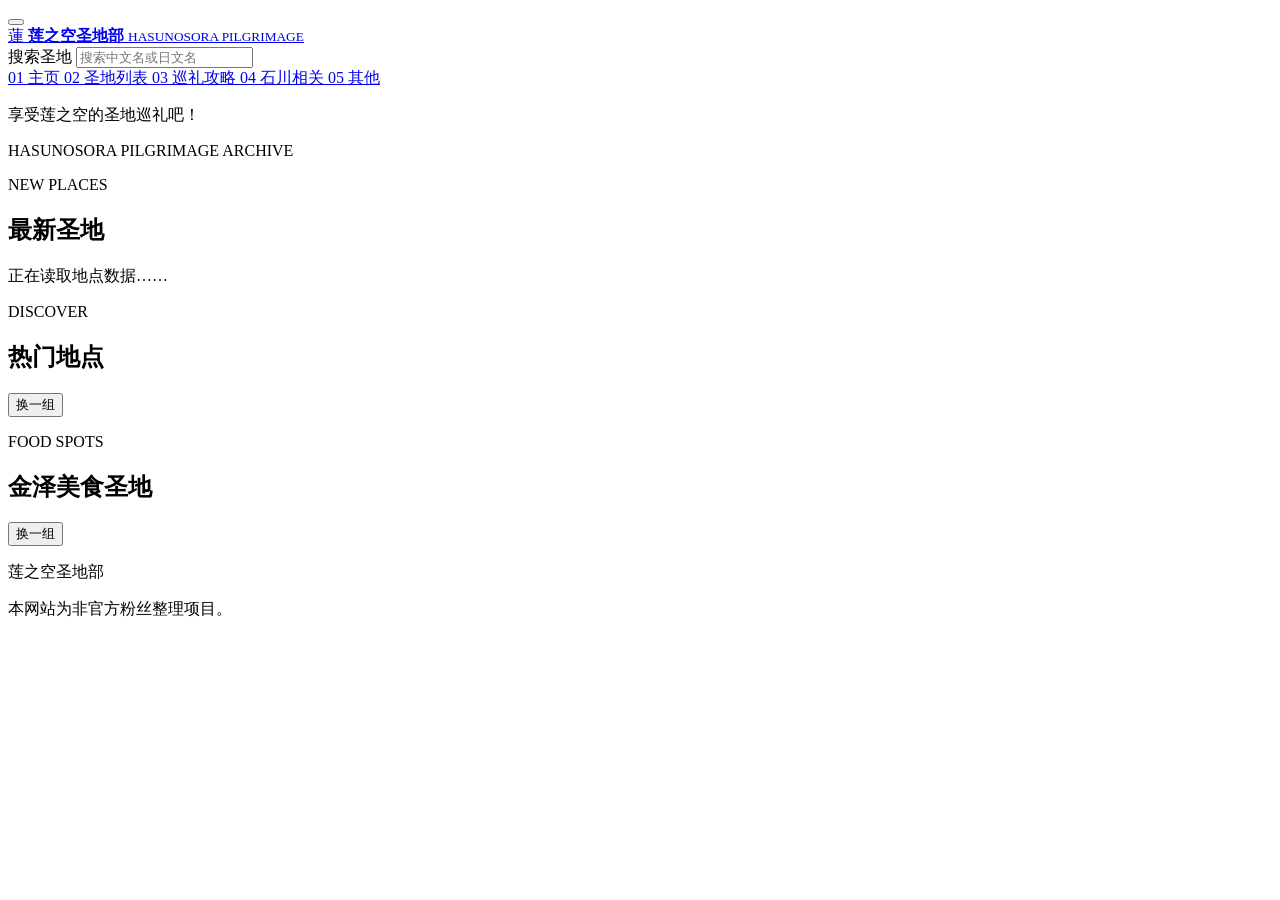
==== index.html @ 1fa826ae "Add files via upload" ====
<!DOCTYPE html>
<html lang="zh-CN">
<head>
  <meta charset="UTF-8">

  <meta
    name="viewport"
    content="width=device-width, initial-scale=1.0"
  >


  <title>莲之空圣地部</title>

  <link rel="stylesheet" href="./css/style.css">
  <script src="./js/main.js" defer></script>
</head>

<body>
  <!-- 手机端菜单按钮 -->
  <button
    class="mobile-menu-button"
    id="mobile-menu-button"
    type="button"
    aria-label="打开导航菜单"
    aria-controls="sidebar"
    aria-expanded="false"
  >
    <span></span>
    <span></span>
    <span></span>
  </button>

  <!-- 手机端侧边栏遮罩 -->
  <div
    class="sidebar-overlay"
    id="sidebar-overlay"
    hidden
  ></div>

  <!-- 左侧边栏 -->
  <aside class="sidebar" id="sidebar">
    <a class="site-brand" href="./index.html">
      <span class="brand-icon">蓮</span>

      <span class="brand-text">
        <strong>莲之空圣地部</strong>
        <small>HASUNOSORA PILGRIMAGE</small>
      </span>
    </a>
      <!-- 搜索框放在这里 -->
  <div class="site-search">
    <label class="visually-hidden" for="site-search-input">
      搜索圣地
    </label>

    <input
      id="site-search-input"
      type="search"
      placeholder="搜索中文名或日文名"
      autocomplete="off"
    >

    <div
      class="search-results"
      id="search-results"
      hidden
    ></div>
  </div>

    <nav class="sidebar-nav" aria-label="网站主要导航">
      <a class="active" href="./index.html">
        <span class="nav-number">01</span>
        <span>主页</span>
      </a>

      <a href="./places/index.html">
        <span class="nav-number">02</span>
        <span>圣地列表</span>
      </a>

      <a href="./tips/index.html">
        <span class="nav-number">03</span>
        <span>巡礼攻略</span>
      </a>

      <a href="./news/index.html">
        <span class="nav-number">04</span>
        <span>石川相关</span>
      </a>

      <a href="./other/index.html">
        <span class="nav-number">05</span>
        <span>其他</span>
      </a>
    </nav>

    <div class="sidebar-footer">
      <p>享受莲之空的圣地巡礼吧！</p>
    </div>
  </aside>

  <!-- 页面主体 -->
  <main class="main-content">
    <!-- 顶部介绍 -->
    <section class="hero">
      <div class="hero-decoration hero-decoration-one"></div>
      <div class="hero-decoration hero-decoration-two"></div>

      <div class="hero-content">
        <p class="hero-label">
         HASUNOSORA PILGRIMAGE ARCHIVE
        </p>

 

      </div>
    </section>

    <!-- 最新圣地 -->
    <section class="homepage-section">
      <div class="section-header">
        <div>
          <p class="section-label">NEW PLACES</p>
          <h2>最新圣地</h2>
        </div>


      </div>

      <div
        class="place-grid"
        id="latest-places"
        aria-live="polite"
      >
        <p class="status-message">正在读取地点数据……</p>
      </div>
    </section>

    <!-- 热门地点 -->
    <section class="homepage-section">
      <div class="section-header">
        <div>
          <p class="section-label">DISCOVER</p>
          <h2>热门地点</h2>
        </div>

        <button
          class="section-button"
          id="shuffle-popular"
          type="button"
        >
          换一组
        </button>
      </div>

      <div
        class="place-grid"
        id="popular-places"
        aria-live="polite"
      ></div>
    </section>

    <!-- 美食圣地 -->
    <section class="homepage-section">
      <div class="section-header">
        <div>
          <p class="section-label">FOOD SPOTS</p>
          <h2>金泽美食圣地</h2>
        </div>

        <button
          class="section-button"
          id="shuffle-food"
          type="button"
        >
          换一组
        </button>
      </div>

      <div
        class="place-grid"
        id="food-places"
        aria-live="polite"
      ></div>
    </section>

    <footer class="site-footer">
      <p>莲之空圣地部</p>
      <p>本网站为非官方粉丝整理项目。</p>
    </footer>
  </main>
</body>
</html>
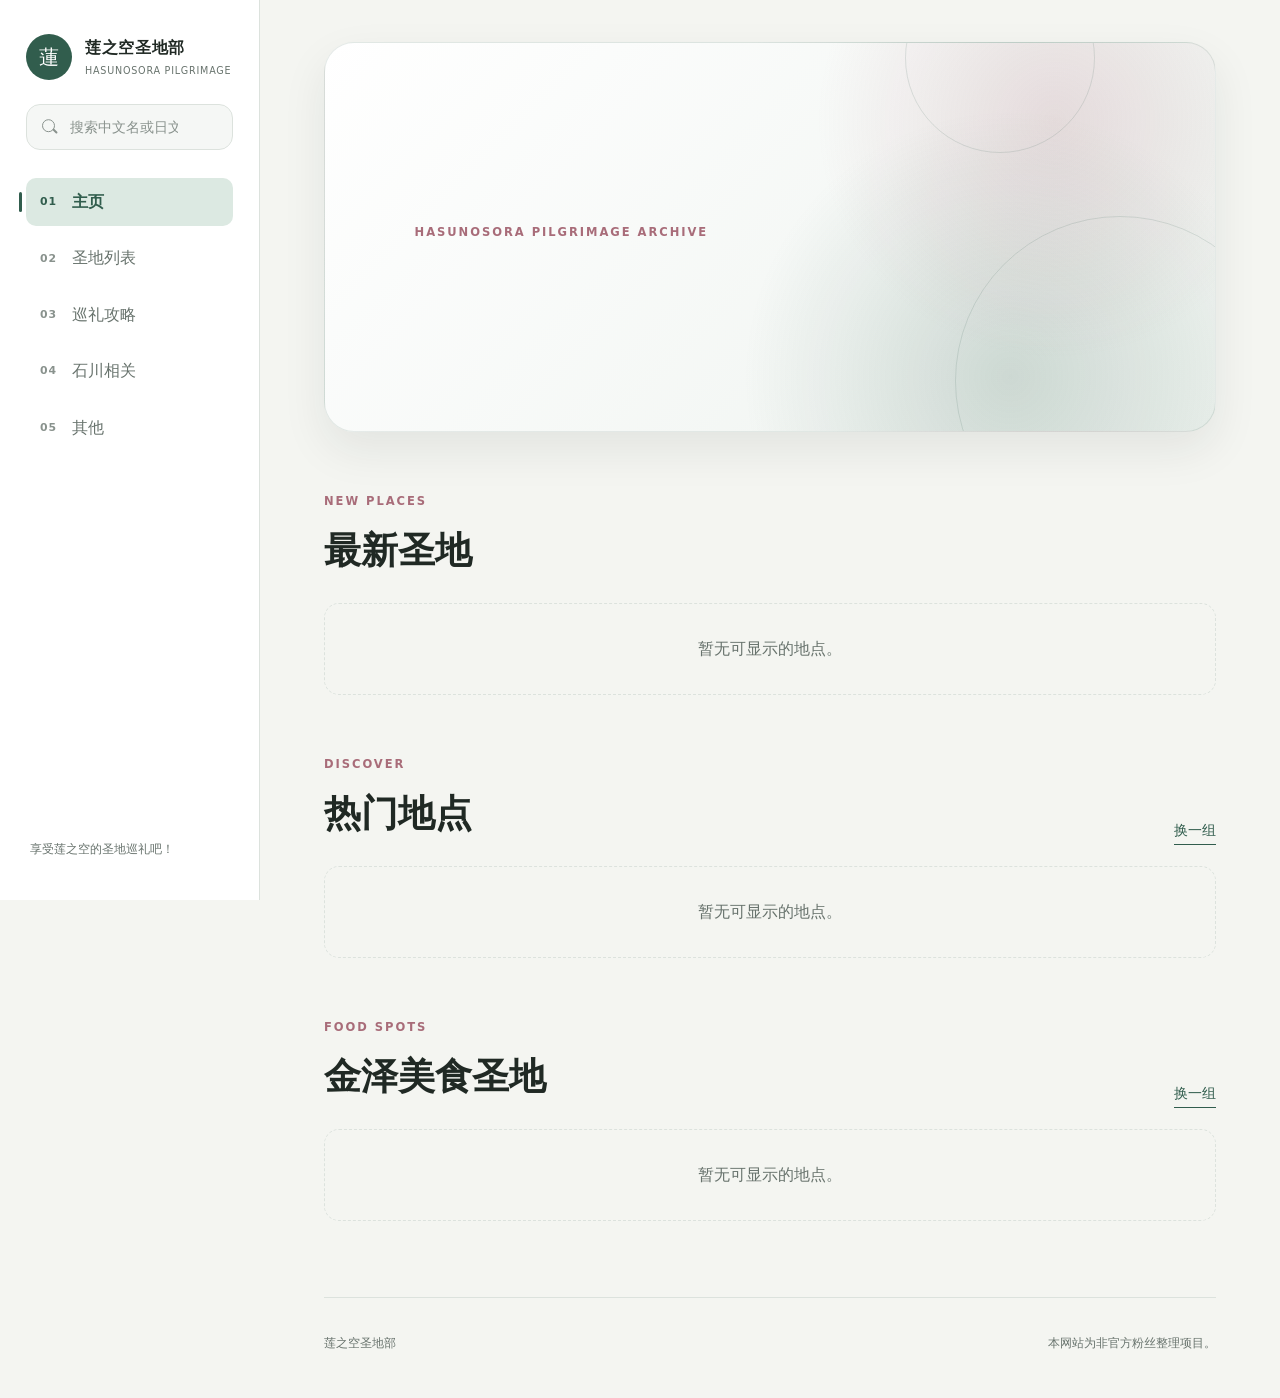
==== commit ef38fdb4: "Add files via upload" ====
--- a/index.html
+++ b/index.html
@@ -11,8 +11,8 @@
 
   <title>莲之空圣地部</title>
 
-  <link rel="stylesheet" href="./css/style.css">
-  <script src="./js/main.js" defer></script>
+  <link rel="stylesheet" href="./style.css">
+  <script src="./main.js" defer></script>
 </head>
 
 <body>
--- a/style.css
+++ b/style.css
@@ -0,0 +1,1095 @@
+:root {
+  --background: #f4f5f1;
+  --surface: #ffffff;
+  --surface-muted: #e9ede8;
+
+  --text-primary: #202924;
+  --text-secondary: #68736d;
+  --text-light: #89928d;
+
+  --border: #dce2dd;
+
+  --green: #315d4d;
+  --green-dark: #25483c;
+  --green-light: #dce9e2;
+
+  --pink: #a86c79;
+
+  --sidebar-width: 260px;
+
+  --radius-large: 24px;
+  --radius-medium: 15px;
+  --radius-small: 10px;
+
+  --shadow:
+    0 18px 45px rgba(31, 44, 37, 0.08);
+}
+
+
+/* =========================
+   基础设置
+========================= */
+
+* {
+  box-sizing: border-box;
+}
+
+html {
+  scroll-behavior: smooth;
+}
+
+body {
+  margin: 0;
+  min-height: 100vh;
+
+  background: var(--background);
+  color: var(--text-primary);
+
+  font-family:
+    Inter,
+    "Noto Sans SC",
+    "Noto Sans JP",
+    "PingFang SC",
+    "Hiragino Sans GB",
+    "Microsoft YaHei",
+    system-ui,
+    sans-serif;
+
+  line-height: 1.65;
+}
+
+a {
+  color: inherit;
+  text-decoration: none;
+}
+
+button {
+  font: inherit;
+}
+
+
+/* =========================
+   左侧边栏
+========================= */
+
+.sidebar {
+  position: fixed;
+  top: 0;
+  bottom: 0;
+  left: 0;
+
+  z-index: 30;
+
+  display: flex;
+  flex-direction: column;
+
+  width: var(--sidebar-width);
+  padding: 34px 26px 28px;
+
+  border-right: 1px solid var(--border);
+
+  background: rgba(255, 255, 255, 0.95);
+
+  backdrop-filter: blur(16px);
+  -webkit-backdrop-filter: blur(16px);
+}
+
+.site-brand {
+  display: flex;
+  align-items: center;
+  gap: 13px;
+
+  margin-bottom: 24px;
+}
+
+.brand-icon {
+  display: grid;
+  flex: 0 0 auto;
+  place-items: center;
+
+  width: 46px;
+  height: 46px;
+
+  border-radius: 50%;
+
+  background: var(--green);
+  color: white;
+
+  font-family:
+    "Noto Serif SC",
+    "Songti SC",
+    serif;
+
+  font-size: 1.25rem;
+}
+
+.brand-text {
+  min-width: 0;
+}
+
+.brand-text strong,
+.brand-text small {
+  display: block;
+}
+
+.brand-text strong {
+  font-size: 0.98rem;
+  letter-spacing: 0.04em;
+}
+
+.brand-text small {
+  margin-top: 2px;
+
+  color: var(--text-secondary);
+
+  font-size: 0.6rem;
+  letter-spacing: 0.08em;
+  white-space: nowrap;
+}
+
+/* =========================
+   侧边栏搜索框
+========================= */
+
+.site-search {
+  position: relative;
+  z-index: 40;
+
+  width: 100%;
+  margin-bottom: 28px;
+}
+
+
+/* 屏幕阅读器可以读取，页面中不直接显示 */
+.visually-hidden {
+  position: absolute;
+
+  overflow: hidden;
+
+  width: 1px;
+  height: 1px;
+  padding: 0;
+  margin: -1px;
+
+  border: 0;
+
+  clip: rect(0, 0, 0, 0);
+  white-space: nowrap;
+}
+
+
+/* 搜索图标的圆形部分 */
+.site-search::before {
+  position: absolute;
+  top: 50%;
+  left: 16px;
+
+  z-index: 2;
+
+  width: 11px;
+  height: 11px;
+
+  border: 1.8px solid var(--text-light);
+  border-radius: 50%;
+
+  content: "";
+
+  pointer-events: none;
+
+  transform:
+    translateY(-60%);
+}
+
+
+/* 搜索图标的手柄部分 */
+.site-search::after {
+  position: absolute;
+  top: 24px;
+  left: 27px;
+
+  z-index: 2;
+
+  width: 6px;
+  height: 1.8px;
+
+  border-radius: 999px;
+
+  background: var(--text-light);
+
+  content: "";
+
+  pointer-events: none;
+
+  transform: rotate(45deg);
+  transform-origin: left center;
+}
+
+
+#site-search-input {
+  display: block;
+
+  width: 100%;
+  height: 46px;
+
+  padding:
+    0
+    40px
+    0
+    43px;
+
+  border: 1px solid var(--border);
+  border-radius: 14px;
+
+  outline: none;
+
+  background:
+    rgba(244, 247, 244, 0.9);
+
+  color: var(--text-primary);
+
+  font-family: inherit;
+  font-size: 0.86rem;
+
+  transition:
+    border-color 160ms ease,
+    background-color 160ms ease,
+    box-shadow 160ms ease;
+}
+
+
+#site-search-input::placeholder {
+  color: var(--text-light);
+}
+
+
+#site-search-input:hover {
+  border-color:
+    rgba(49, 93, 77, 0.35);
+
+  background: white;
+}
+
+
+#site-search-input:focus {
+  border-color: var(--green);
+
+  background: white;
+
+  box-shadow:
+    0 0 0 3px rgba(49, 93, 77, 0.11),
+    0 8px 22px rgba(31, 44, 37, 0.08);
+}
+
+
+/* Chrome、Edge 和 Safari 的默认清除按钮 */
+#site-search-input::-webkit-search-cancel-button {
+  opacity: 0.55;
+
+  cursor: pointer;
+}
+
+
+/* =========================
+   搜索结果下拉框
+========================= */
+
+.search-results {
+  position: absolute;
+  top: calc(100% + 9px);
+  left: 0;
+  right: 0;
+
+  z-index: 50;
+
+  overflow-x: hidden;
+  overflow-y: auto;
+
+  max-height: 390px;
+  padding: 7px;
+
+  border: 1px solid var(--border);
+  border-radius: 16px;
+
+  background:
+    rgba(255, 255, 255, 0.98);
+
+  box-shadow:
+    0 18px 44px rgba(31, 44, 37, 0.16);
+
+  backdrop-filter: blur(18px);
+  -webkit-backdrop-filter: blur(18px);
+}
+
+
+.search-results[hidden] {
+  display: none;
+}
+
+
+/* 单条搜索结果 */
+.search-result-item {
+  display: grid;
+  grid-template-columns:
+    minmax(0, 1fr)
+    auto;
+
+  gap: 2px 12px;
+
+  padding: 12px 13px;
+
+  border-radius: 11px;
+
+  transition:
+    background-color 140ms ease,
+    transform 140ms ease;
+}
+
+
+.search-result-item:hover,
+.search-result-item:focus-visible {
+  outline: none;
+
+  background: var(--green-light);
+
+  transform: translateX(2px);
+}
+
+
+/* 中文地点名 */
+.search-result-name {
+  overflow: hidden;
+
+  color: var(--text-primary);
+
+  font-size: 0.86rem;
+  font-weight: 700;
+
+  text-overflow: ellipsis;
+  white-space: nowrap;
+}
+
+
+/* 日文地点名 */
+.search-result-ja {
+  grid-column: 1;
+
+  overflow: hidden;
+
+  color: var(--text-secondary);
+
+  font-size: 0.72rem;
+
+  text-overflow: ellipsis;
+  white-space: nowrap;
+}
+
+
+/* 地点类别 */
+.search-result-meta {
+  grid-column: 2;
+  grid-row: 1 / span 2;
+
+  align-self: center;
+
+  padding: 3px 7px;
+
+  border-radius: 999px;
+
+  background: var(--surface-muted);
+  color: var(--text-secondary);
+
+  font-size: 0.64rem;
+  white-space: nowrap;
+}
+
+
+.search-result-item:hover .search-result-meta,
+.search-result-item:focus-visible .search-result-meta {
+  background:
+    rgba(255, 255, 255, 0.72);
+
+  color: var(--green);
+}
+
+
+/* 没有搜索结果 */
+.search-empty {
+  margin: 0;
+  padding: 18px 12px;
+
+  color: var(--text-secondary);
+
+  font-size: 0.8rem;
+  text-align: center;
+}
+
+
+/* 搜索结果滚动条 */
+.search-results::-webkit-scrollbar {
+  width: 6px;
+}
+
+
+.search-results::-webkit-scrollbar-track {
+  background: transparent;
+}
+
+
+.search-results::-webkit-scrollbar-thumb {
+  border-radius: 999px;
+
+  background:
+    rgba(49, 93, 77, 0.22);
+}
+
+
+.search-results::-webkit-scrollbar-thumb:hover {
+  background:
+    rgba(49, 93, 77, 0.38);
+}
+
+.sidebar-nav {
+  display: grid;
+  gap: 8px;
+}
+
+.sidebar-nav a {
+  position: relative;
+
+  display: flex;
+  align-items: center;
+  gap: 12px;
+
+  padding: 11px 14px;
+
+  border-radius: var(--radius-small);
+
+  color: var(--text-secondary);
+
+  transition:
+    background-color 160ms ease,
+    color 160ms ease,
+    transform 160ms ease;
+}
+
+.sidebar-nav a:hover,
+.sidebar-nav a:focus-visible {
+  background: var(--surface-muted);
+  color: var(--text-primary);
+
+  transform: translateX(2px);
+}
+
+.sidebar-nav a.active {
+  background: var(--green-light);
+  color: var(--green);
+
+  font-weight: 700;
+}
+
+.sidebar-nav a.active::before {
+  position: absolute;
+  top: 50%;
+  left: -7px;
+
+  width: 3px;
+  height: 20px;
+
+  border-radius: 999px;
+
+  background: var(--green);
+
+  content: "";
+
+  transform: translateY(-50%);
+}
+
+.nav-number {
+  width: 20px;
+
+  color: var(--text-light);
+
+  font-size: 0.68rem;
+  font-weight: 700;
+  letter-spacing: 0.08em;
+}
+
+.sidebar-nav a.active .nav-number {
+  color: var(--green);
+}
+
+.sidebar-footer {
+  margin-top: auto;
+  padding: 0 4px;
+
+  color: var(--text-secondary);
+
+  font-size: 0.78rem;
+}
+
+
+/* =========================
+   主页面
+========================= */
+
+.main-content {
+  width: calc(100% - var(--sidebar-width));
+  max-width: 1380px;
+
+  margin-left: var(--sidebar-width);
+  padding:
+    42px
+    clamp(28px, 5vw, 76px)
+    32px;
+}
+
+
+/* =========================
+   顶部介绍区域
+========================= */
+
+.hero {
+  position: relative;
+
+  display: flex;
+  align-items: center;
+
+  overflow: hidden;
+
+  min-height: 390px;
+  padding:
+    62px
+    clamp(30px, 7vw, 92px);
+
+  border: 1px solid rgba(49, 93, 77, 0.12);
+  border-radius: 30px;
+
+  background:
+    radial-gradient(
+      circle at 82% 20%,
+      rgba(168, 108, 121, 0.2),
+      transparent 30%
+    ),
+    radial-gradient(
+      circle at 77% 86%,
+      rgba(49, 93, 77, 0.19),
+      transparent 35%
+    ),
+    linear-gradient(
+      135deg,
+      #ffffff 0%,
+      #edf2ee 100%
+    );
+
+  box-shadow: var(--shadow);
+}
+
+.hero-content {
+  position: relative;
+  z-index: 2;
+}
+
+.hero-label,
+.section-label {
+  margin: 0 0 10px;
+
+  color: var(--pink);
+
+  font-size: 0.72rem;
+  font-weight: 800;
+  letter-spacing: 0.17em;
+}
+
+.hero h1 {
+  max-width: 780px;
+  margin: 0;
+
+  font-family:
+    "Noto Serif SC",
+    "Songti SC",
+    serif;
+
+  font-size:
+    clamp(2.4rem, 5.3vw, 4.8rem);
+
+  font-weight: 600;
+  line-height: 1.18;
+  letter-spacing: 0.01em;
+}
+
+.hero-description {
+  max-width: 560px;
+
+  margin: 24px 0 31px;
+
+  color: var(--text-secondary);
+
+  font-size: 1rem;
+}
+
+.primary-button {
+  display: inline-flex;
+  align-items: center;
+  gap: 12px;
+
+  min-height: 46px;
+  padding: 10px 21px;
+
+  border-radius: 999px;
+
+  background: var(--green);
+  color: white;
+
+  font-size: 0.9rem;
+  font-weight: 700;
+
+  transition:
+    background-color 160ms ease,
+    box-shadow 160ms ease,
+    transform 160ms ease;
+}
+
+.primary-button:hover,
+.primary-button:focus-visible {
+  background: var(--green-dark);
+
+  box-shadow:
+    0 9px 24px rgba(49, 93, 77, 0.23);
+
+  transform: translateY(-2px);
+}
+
+.hero-decoration {
+  position: absolute;
+
+  border: 1px solid rgba(49, 93, 77, 0.14);
+  border-radius: 50%;
+
+  pointer-events: none;
+}
+
+.hero-decoration-one {
+  right: -70px;
+  bottom: -115px;
+
+  width: 330px;
+  height: 330px;
+}
+
+.hero-decoration-two {
+  right: 120px;
+  top: -80px;
+
+  width: 190px;
+  height: 190px;
+}
+
+
+/* =========================
+   首页板块
+========================= */
+
+.homepage-section {
+  margin-top: 60px;
+}
+
+.section-header {
+  display: flex;
+  align-items: end;
+  justify-content: space-between;
+  gap: 20px;
+
+  margin-bottom: 21px;
+}
+
+.section-header h2 {
+  margin: 0;
+
+  font-family:
+    "Noto Serif SC",
+    "Songti SC",
+    serif;
+
+  font-size:
+    clamp(1.7rem, 3vw, 2.3rem);
+
+  font-weight: 600;
+}
+
+.section-link,
+.section-button {
+  padding: 0 0 2px;
+
+  border: 0;
+  border-bottom: 1px solid currentColor;
+
+  background: transparent;
+  color: var(--green);
+
+  cursor: pointer;
+
+  font-size: 0.86rem;
+}
+
+.section-link:hover,
+.section-link:focus-visible,
+.section-button:hover,
+.section-button:focus-visible {
+  color: var(--pink);
+}
+
+
+/* =========================
+   地点卡片
+========================= */
+
+.place-grid {
+  display: grid;
+
+  grid-template-columns:
+    repeat(3, minmax(0, 1fr));
+
+  gap: 19px;
+}
+
+.place-card {
+  overflow: hidden;
+  min-width: 0;
+
+  border: 1px solid var(--border);
+  border-radius: var(--radius-large);
+
+  background: var(--surface);
+
+  transition:
+    border-color 180ms ease,
+    box-shadow 180ms ease,
+    transform 180ms ease;
+}
+
+.place-card:hover,
+.place-card:focus-within {
+  border-color: rgba(49, 93, 77, 0.28);
+
+  box-shadow: var(--shadow);
+
+  transform: translateY(-4px);
+}
+
+.place-card-link {
+  display: block;
+  height: 100%;
+}
+
+.place-card-image {
+  position: relative;
+
+  display: flex;
+  align-items: end;
+
+  min-height: 185px;
+  padding: 18px;
+
+  background:
+    linear-gradient(
+      135deg,
+      rgba(49, 93, 77, 0.9),
+      rgba(49, 93, 77, 0.48)
+    );
+
+  background-position: center;
+  background-size: cover;
+
+  color: white;
+}
+
+.place-card-image.type-food {
+  background:
+    linear-gradient(
+      135deg,
+      rgba(168, 108, 121, 0.92),
+      rgba(168, 108, 121, 0.48)
+    );
+
+  background-position: center;
+  background-size: cover;
+}
+
+.place-card-image.type-scenery {
+  background:
+    linear-gradient(
+      135deg,
+      rgba(54, 87, 110, 0.92),
+      rgba(54, 87, 110, 0.44)
+    );
+
+  background-position: center;
+  background-size: cover;
+}
+
+.place-card-image.has-image::after {
+  position: absolute;
+  inset: 0;
+
+  background:
+    linear-gradient(
+      to top,
+      rgba(20, 30, 25, 0.57),
+      rgba(20, 30, 25, 0.06)
+    );
+
+  content: "";
+}
+
+.place-number {
+  position: absolute;
+  top: 14px;
+  right: 16px;
+  z-index: 2;
+
+  color: rgba(255, 255, 255, 0.78);
+
+  font-size: 0.7rem;
+  font-weight: 700;
+  letter-spacing: 0.15em;
+}
+
+.place-region {
+  position: relative;
+  z-index: 2;
+
+  display: inline-flex;
+
+  padding: 5px 10px;
+
+  border: 1px solid rgba(255, 255, 255, 0.3);
+  border-radius: 999px;
+
+  background: rgba(0, 0, 0, 0.13);
+
+  font-size: 0.73rem;
+
+  backdrop-filter: blur(8px);
+  -webkit-backdrop-filter: blur(8px);
+}
+
+.place-card-content {
+  padding: 20px;
+}
+
+.place-card-content h3 {
+  margin: 0;
+
+  font-size: 1.1rem;
+  line-height: 1.45;
+}
+
+.place-summary {
+  min-height: 3.2em;
+  margin: 10px 0 19px;
+
+  color: var(--text-secondary);
+
+  font-size: 0.86rem;
+}
+
+.place-meta {
+  display: flex;
+  align-items: center;
+  justify-content: space-between;
+  gap: 12px;
+
+  color: var(--text-light);
+
+  font-size: 0.74rem;
+}
+
+.place-detail-label {
+  color: var(--green);
+
+  font-weight: 700;
+}
+
+.status-message {
+  grid-column: 1 / -1;
+
+  margin: 0;
+  padding: 32px;
+
+  border: 1px dashed var(--border);
+  border-radius: var(--radius-medium);
+
+  color: var(--text-secondary);
+
+  text-align: center;
+}
+
+.status-message.error {
+  color: #8d4050;
+}
+
+
+/* =========================
+   页脚
+========================= */
+
+.site-footer {
+  display: flex;
+  justify-content: space-between;
+  gap: 20px;
+
+  margin-top: 76px;
+  padding-top: 23px;
+
+  border-top: 1px solid var(--border);
+
+  color: var(--text-secondary);
+
+  font-size: 0.76rem;
+}
+
+
+/* =========================
+   手机菜单
+========================= */
+
+.mobile-menu-button {
+  position: fixed;
+  top: 16px;
+  left: 16px;
+
+  z-index: 50;
+
+  display: none;
+  place-items: center;
+
+  width: 44px;
+  height: 44px;
+
+  padding: 0;
+
+  border: 1px solid var(--border);
+  border-radius: 50%;
+
+  background: white;
+
+  box-shadow:
+    0 8px 22px rgba(31, 41, 36, 0.12);
+
+  cursor: pointer;
+}
+
+.mobile-menu-button span {
+  display: block;
+
+  width: 18px;
+  height: 2px;
+  margin: 3px auto;
+
+  border-radius: 999px;
+
+  background: var(--text-primary);
+}
+
+.sidebar-overlay {
+  position: fixed;
+  inset: 0;
+
+  z-index: 20;
+
+  background: rgba(17, 27, 22, 0.38);
+}
+
+
+/* =========================
+   响应式
+========================= */
+
+@media (max-width: 1050px) {
+  .place-grid {
+    grid-template-columns:
+      repeat(2, minmax(0, 1fr));
+  }
+}
+
+@media (max-width: 760px) {
+  .mobile-menu-button {
+    display: grid;
+  }
+
+  .sidebar {
+    width: min(82vw, 305px);
+
+    transform: translateX(-105%);
+
+    transition: transform 200ms ease;
+  }
+
+  .sidebar.open {
+    transform: translateX(0);
+  }
+
+   .site-search {
+    margin-bottom: 24px;
+  }
+
+  #site-search-input {
+    height: 48px;
+    font-size: 0.9rem;
+  }
+
+  .search-results {
+    max-height: 45vh;
+  }  
+
+  .main-content {
+    width: 100%;
+
+    margin-left: 0;
+
+    padding:
+      76px
+      20px
+      27px;
+  }
+
+  .hero {
+    min-height: auto;
+    padding: 46px 27px;
+
+    border-radius: 23px;
+  }
+
+  .hero h1 {
+    font-size:
+      clamp(2.1rem, 11vw, 3.35rem);
+  }
+
+  .hero-decoration-two {
+    display: none;
+  }
+
+  .place-grid {
+    grid-template-columns: 1fr;
+  }
+
+  .place-summary {
+    min-height: auto;
+  }
+
+  .site-footer {
+    flex-direction: column;
+    gap: 4px;
+  }
+}
+
+
+/* 减少动画设置 */
+@media (prefers-reduced-motion: reduce) {
+  *,
+  *::before,
+  *::after {
+    scroll-behavior: auto !important;
+    transition: none !important;
+  }
+}
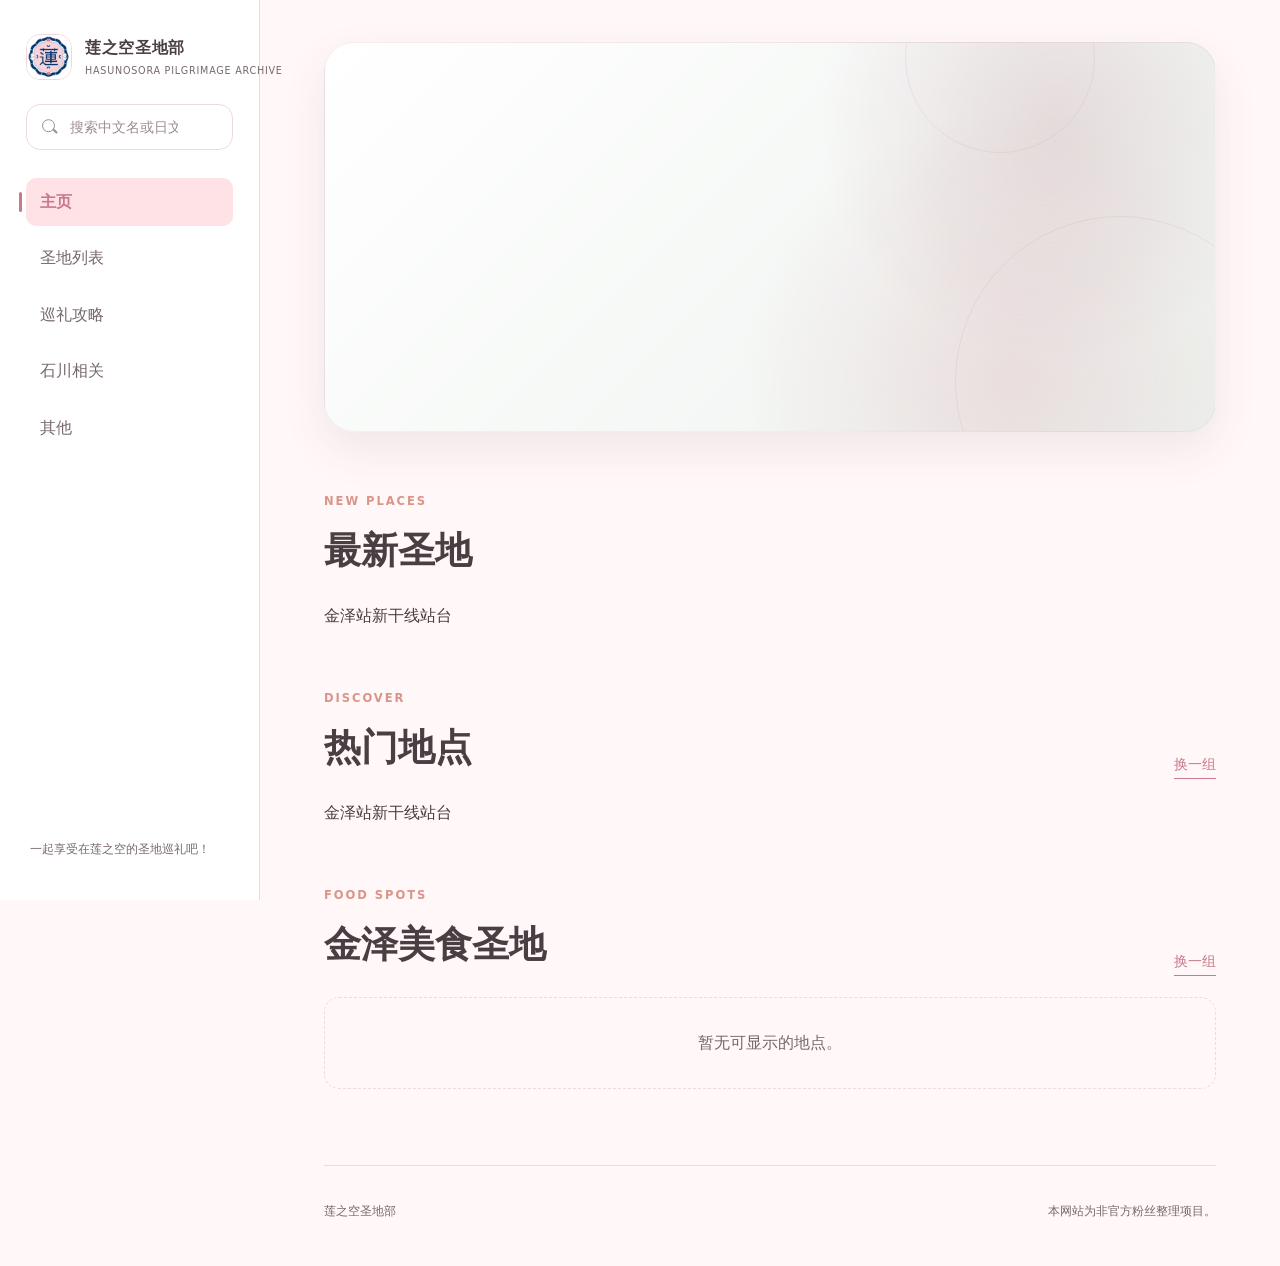
==== commit c49900d7: "Add files via upload" ====
--- a/index.html
+++ b/index.html
@@ -38,15 +38,17 @@
   ></div>
 
   <!-- 左侧边栏 -->
-  <aside class="sidebar" id="sidebar">
-    <a class="site-brand" href="./index.html">
-      <span class="brand-icon">蓮</span>
+<aside class="sidebar" id="sidebar">
+  <a class="site-brand" href="./index.html">
+    <span class="brand-icon" aria-hidden="true">
+      <img src="./images/hasu.jpg" alt="">
+    </span>
 
-      <span class="brand-text">
-        <strong>莲之空圣地部</strong>
-        <small>HASUNOSORA PILGRIMAGE</small>
-      </span>
-    </a>
+    <span class="brand-text">
+      <strong>莲之空圣地部</strong>
+      <small>HASUNOSORA PILGRIMAGE ARCHIVE</small>
+    </span>
+  </a>
       <!-- 搜索框放在这里 -->
   <div class="site-search">
     <label class="visually-hidden" for="site-search-input">
@@ -69,33 +71,28 @@
 
     <nav class="sidebar-nav" aria-label="网站主要导航">
       <a class="active" href="./index.html">
-        <span class="nav-number">01</span>
         <span>主页</span>
       </a>
 
       <a href="./places/index.html">
-        <span class="nav-number">02</span>
         <span>圣地列表</span>
       </a>
 
       <a href="./tips/index.html">
-        <span class="nav-number">03</span>
         <span>巡礼攻略</span>
       </a>
 
       <a href="./news/index.html">
-        <span class="nav-number">04</span>
         <span>石川相关</span>
       </a>
 
       <a href="./other/index.html">
-        <span class="nav-number">05</span>
         <span>其他</span>
       </a>
     </nav>
 
     <div class="sidebar-footer">
-      <p>享受莲之空的圣地巡礼吧！</p>
+      <p>一起享受在莲之空的圣地巡礼吧！</p>
     </div>
   </aside>
 
@@ -108,7 +105,7 @@
 
       <div class="hero-content">
         <p class="hero-label">
-         HASUNOSORA PILGRIMAGE ARCHIVE
+       
         </p>
 
  
--- a/style.css
+++ b/style.css
@@ -1,19 +1,31 @@
 :root {
-  --background: #f4f5f1;
+  /* 页面整体背景：略带粉色 */
+  --background: #fff7f8;
+
+  /* 侧边栏、卡片、搜索结果等主体区域保持白色 */
   --surface: #ffffff;
-  --surface-muted: #e9ede8;
-
-  --text-primary: #202924;
-  --text-secondary: #68736d;
-  --text-light: #89928d;
-
-  --border: #dce2dd;
-
-  --green: #315d4d;
-  --green-dark: #25483c;
-  --green-light: #dce9e2;
-
-  --pink: #a86c79;
+
+  /* 导航 hover、标签等较浅的粉色区域 */
+  --surface-muted: #fff0f2;
+
+  /* 文字颜色使用略带暖调的深灰色 */
+  --text-primary: #493e41;
+  --text-secondary: #76686c;
+  --text-light: #9c8d91;
+
+  /* 边框使用低饱和度浅粉 */
+  --border: #efd9dd;
+
+  /*
+    为了减少修改量，变量名称继续保留 green，
+    但实际颜色已经改成粉色。
+  */
+  --green: #c97989;
+  --green-dark: #aa5d6d;
+  --green-light: #fee2e6;
+
+  /* 桃色辅助色 */
+  --pink: #d99587;
 
   --sidebar-width: 260px;
 
@@ -22,9 +34,8 @@
   --radius-small: 10px;
 
   --shadow:
-    0 18px 45px rgba(31, 44, 37, 0.08);
-}
-
+    0 18px 45px rgba(91, 61, 69, 0.09);
+}
 
 /* =========================
    基础设置
@@ -106,21 +117,24 @@
   display: grid;
   flex: 0 0 auto;
   place-items: center;
+  overflow: hidden;
 
   width: 46px;
   height: 46px;
 
-  border-radius: 50%;
-
-  background: var(--green);
-  color: white;
-
-  font-family:
-    "Noto Serif SC",
-    "Songti SC",
-    serif;
-
-  font-size: 1.25rem;
+  border: 1px solid var(--border);
+  border-radius: 14px;
+
+  background: var(--primary-light);
+}
+
+.brand-icon img {
+  display: block;
+
+  width: 100%;
+  height: 100%;
+
+  object-fit: cover;
 }
 
 .brand-text {
@@ -243,7 +257,7 @@
   outline: none;
 
   background:
-    rgba(244, 247, 244, 0.9);
+    rgba(255, 255, 255, 0.96);
 
   color: var(--text-primary);
 
@@ -264,7 +278,7 @@
 
 #site-search-input:hover {
   border-color:
-    rgba(49, 93, 77, 0.35);
+    rgba(201, 121, 137, 0.35);
 
   background: white;
 }
@@ -276,8 +290,8 @@
   background: white;
 
   box-shadow:
-    0 0 0 3px rgba(49, 93, 77, 0.11),
-    0 8px 22px rgba(31, 44, 37, 0.08);
+    0 0 0 3px rgba(201, 121, 137, 0.11),
+    0 8px 22px rgba(91, 61, 69, 0.08);
 }
 
 
@@ -314,7 +328,7 @@
     rgba(255, 255, 255, 0.98);
 
   box-shadow:
-    0 18px 44px rgba(31, 44, 37, 0.16);
+    0 18px 44px rgba(91, 61, 69, 0.16);
 
   backdrop-filter: blur(18px);
   -webkit-backdrop-filter: blur(18px);
@@ -439,13 +453,13 @@
   border-radius: 999px;
 
   background:
-    rgba(49, 93, 77, 0.22);
+    rgba(201, 121, 137, 0.22);
 }
 
 
 .search-results::-webkit-scrollbar-thumb:hover {
   background:
-    rgba(49, 93, 77, 0.38);
+    rgba(201, 121, 137, 0.38);
 }
 
 .sidebar-nav {
@@ -458,7 +472,7 @@
 
   display: flex;
   align-items: center;
-  gap: 12px;
+  gap: 0;
 
   padding: 11px 14px;
 
@@ -504,19 +518,6 @@
   transform: translateY(-50%);
 }
 
-.nav-number {
-  width: 20px;
-
-  color: var(--text-light);
-
-  font-size: 0.68rem;
-  font-weight: 700;
-  letter-spacing: 0.08em;
-}
-
-.sidebar-nav a.active .nav-number {
-  color: var(--green);
-}
 
 .sidebar-footer {
   margin-top: auto;
@@ -561,7 +562,7 @@
     62px
     clamp(30px, 7vw, 92px);
 
-  border: 1px solid rgba(49, 93, 77, 0.12);
+  border: 1px solid rgba(201, 121, 137, 0.12);
   border-radius: 30px;
 
   background:
@@ -572,7 +573,7 @@
     ),
     radial-gradient(
       circle at 77% 86%,
-      rgba(49, 93, 77, 0.19),
+      rgba(201, 121, 137, 0.19),
       transparent 35%
     ),
     linear-gradient(
@@ -654,7 +655,7 @@
   background: var(--green-dark);
 
   box-shadow:
-    0 9px 24px rgba(49, 93, 77, 0.23);
+    0 9px 24px rgba(201, 121, 137, 0.23);
 
   transform: translateY(-2px);
 }
@@ -662,7 +663,7 @@
 .hero-decoration {
   position: absolute;
 
-  border: 1px solid rgba(49, 93, 77, 0.14);
+  border: 1px solid rgba(201, 121, 137, 0.14);
   border-radius: 50%;
 
   pointer-events: none;
@@ -769,9 +770,10 @@
 
 .place-card:hover,
 .place-card:focus-within {
-  border-color: rgba(49, 93, 77, 0.28);
-
-  box-shadow: var(--shadow);
+  border-color: rgba(var(--primary-rgb), 0.38);
+
+  box-shadow:
+    0 15px 34px rgba(var(--shadow-rgb), 0.12);
 
   transform: translateY(-4px);
 }
@@ -793,22 +795,20 @@
   background:
     linear-gradient(
       135deg,
-      rgba(49, 93, 77, 0.9),
-      rgba(49, 93, 77, 0.48)
+      #d98c9a,
+      #efbec5
     );
 
   background-position: center;
   background-size: cover;
-
-  color: white;
 }
 
 .place-card-image.type-food {
   background:
     linear-gradient(
       135deg,
-      rgba(168, 108, 121, 0.92),
-      rgba(168, 108, 121, 0.48)
+      #dfa095,
+      #f2c9c0
     );
 
   background-position: center;
@@ -819,9 +819,13 @@
   background:
     linear-gradient(
       135deg,
-      rgba(54, 87, 110, 0.92),
-      rgba(54, 87, 110, 0.44)
+      #b8949e,
+      #dfc5cb
     );
+
+  background-position: center;
+  background-size: cover;
+}
 
   background-position: center;
   background-size: cover;
@@ -974,7 +978,7 @@
   background: white;
 
   box-shadow:
-    0 8px 22px rgba(31, 41, 36, 0.12);
+    0 8px 22px rgba(91, 61, 69, 0.12);
 
   cursor: pointer;
 }
@@ -1081,6 +1085,22 @@
     flex-direction: column;
     gap: 4px;
   }
+
+  .homepage-section {
+  margin-top: 20px;
+  padding: 20px 16px;
+
+  border-radius: 21px;
+}
+
+.section-header {
+  align-items: flex-start;
+  gap: 12px;
+}
+
+.section-header h2 {
+  font-size: 1.42rem;
+}
 }
 
 
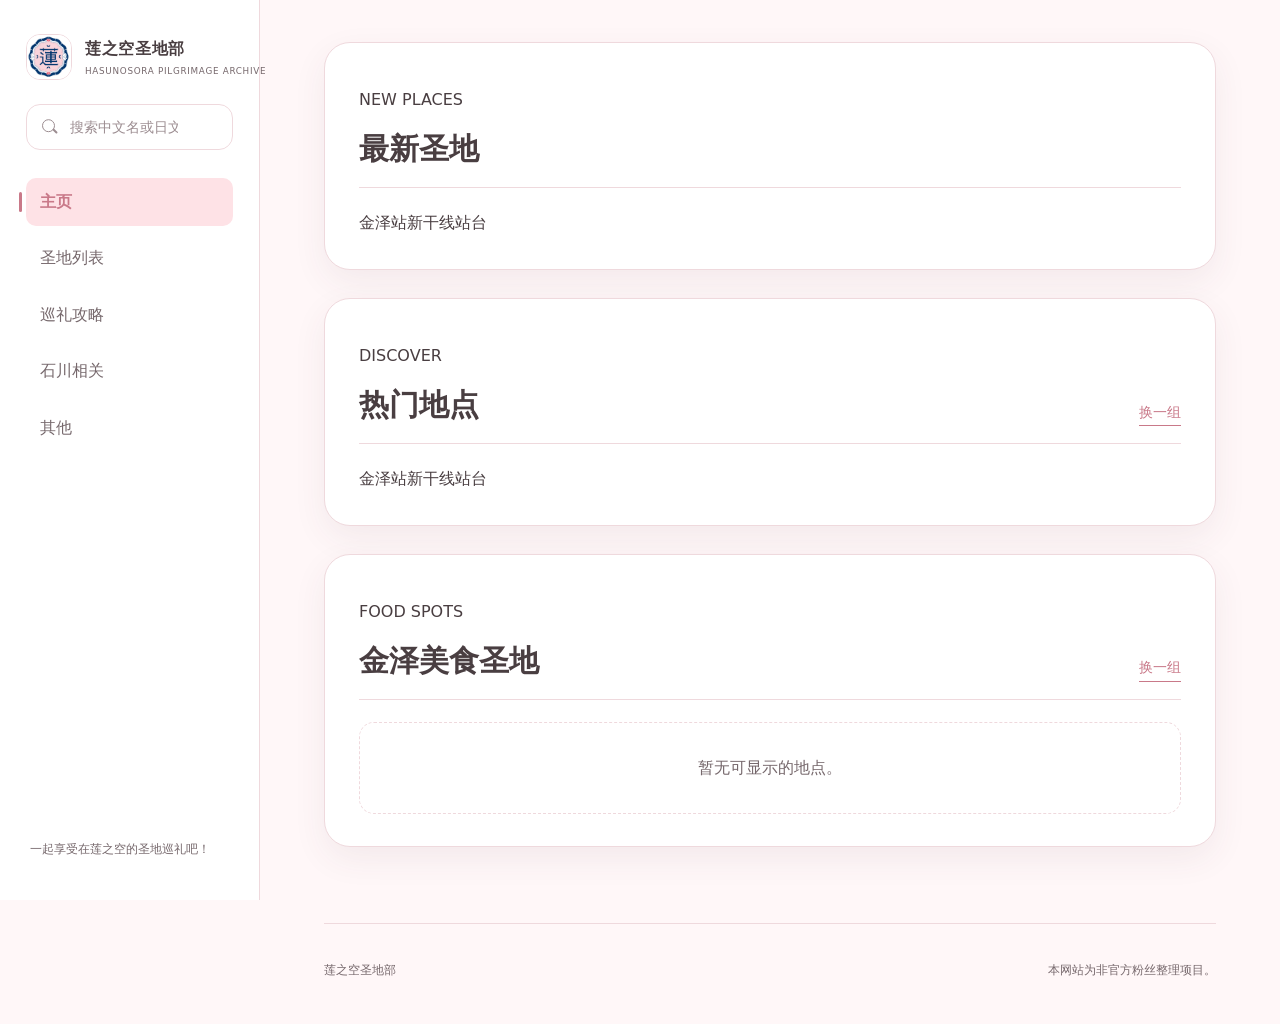
==== commit 4c338e38: "Add files via upload" ====
--- a/index.html
+++ b/index.html
@@ -98,20 +98,7 @@
 
   <!-- 页面主体 -->
   <main class="main-content">
-    <!-- 顶部介绍 -->
-    <section class="hero">
-      <div class="hero-decoration hero-decoration-one"></div>
-      <div class="hero-decoration hero-decoration-two"></div>
-
-      <div class="hero-content">
-        <p class="hero-label">
-       
-        </p>
-
- 
-
-      </div>
-    </section>
+  
 
     <!-- 最新圣地 -->
     <section class="homepage-section">
--- a/style.css
+++ b/style.css
@@ -156,7 +156,7 @@
 
   color: var(--text-secondary);
 
-  font-size: 0.6rem;
+  font-size: 0.55rem;
   letter-spacing: 0.08em;
   white-space: nowrap;
 }
@@ -545,64 +545,47 @@
 }
 
 
+
+
 /* =========================
-   顶部介绍区域
+   首页板块
 ========================= */
 
-.hero {
+.homepage-section {
   position: relative;
 
+  margin-top: 28px;
+  padding:
+    28px
+    clamp(22px, 3vw, 34px)
+    32px;
+
+  border: 1px solid var(--border);
+  border-radius: 26px;
+
+  background: var(--surface);
+
+  box-shadow:
+    0 12px 34px rgba(91, 61, 69, 0.07);
+}
+
+.main-content > .homepage-section:first-of-type {
+  margin-top: 0;
+}
+
+.section-header {
   display: flex;
-  align-items: center;
-
-  overflow: hidden;
-
-  min-height: 390px;
-  padding:
-    62px
-    clamp(30px, 7vw, 92px);
-
-  border: 1px solid rgba(201, 121, 137, 0.12);
-  border-radius: 30px;
-
-  background:
-    radial-gradient(
-      circle at 82% 20%,
-      rgba(168, 108, 121, 0.2),
-      transparent 30%
-    ),
-    radial-gradient(
-      circle at 77% 86%,
-      rgba(201, 121, 137, 0.19),
-      transparent 35%
-    ),
-    linear-gradient(
-      135deg,
-      #ffffff 0%,
-      #edf2ee 100%
-    );
-
-  box-shadow: var(--shadow);
-}
-
-.hero-content {
-  position: relative;
-  z-index: 2;
-}
-
-.hero-label,
-.section-label {
-  margin: 0 0 10px;
-
-  color: var(--pink);
-
-  font-size: 0.72rem;
-  font-weight: 800;
-  letter-spacing: 0.17em;
-}
-
-.hero h1 {
-  max-width: 780px;
+  align-items: flex-end;
+  justify-content: space-between;
+  gap: 20px;
+
+  margin-bottom: 22px;
+  padding-bottom: 17px;
+
+  border-bottom: 1px solid var(--border);
+}
+
+.section-header h2 {
   margin: 0;
 
   font-family:
@@ -611,110 +594,10 @@
     serif;
 
   font-size:
-    clamp(2.4rem, 5.3vw, 4.8rem);
+    clamp(1.45rem, 2.5vw, 1.9rem);
 
   font-weight: 600;
-  line-height: 1.18;
-  letter-spacing: 0.01em;
-}
-
-.hero-description {
-  max-width: 560px;
-
-  margin: 24px 0 31px;
-
-  color: var(--text-secondary);
-
-  font-size: 1rem;
-}
-
-.primary-button {
-  display: inline-flex;
-  align-items: center;
-  gap: 12px;
-
-  min-height: 46px;
-  padding: 10px 21px;
-
-  border-radius: 999px;
-
-  background: var(--green);
-  color: white;
-
-  font-size: 0.9rem;
-  font-weight: 700;
-
-  transition:
-    background-color 160ms ease,
-    box-shadow 160ms ease,
-    transform 160ms ease;
-}
-
-.primary-button:hover,
-.primary-button:focus-visible {
-  background: var(--green-dark);
-
-  box-shadow:
-    0 9px 24px rgba(201, 121, 137, 0.23);
-
-  transform: translateY(-2px);
-}
-
-.hero-decoration {
-  position: absolute;
-
-  border: 1px solid rgba(201, 121, 137, 0.14);
-  border-radius: 50%;
-
-  pointer-events: none;
-}
-
-.hero-decoration-one {
-  right: -70px;
-  bottom: -115px;
-
-  width: 330px;
-  height: 330px;
-}
-
-.hero-decoration-two {
-  right: 120px;
-  top: -80px;
-
-  width: 190px;
-  height: 190px;
-}
-
-
-/* =========================
-   首页板块
-========================= */
-
-.homepage-section {
-  margin-top: 60px;
-}
-
-.section-header {
-  display: flex;
-  align-items: end;
-  justify-content: space-between;
-  gap: 20px;
-
-  margin-bottom: 21px;
-}
-
-.section-header h2 {
-  margin: 0;
-
-  font-family:
-    "Noto Serif SC",
-    "Songti SC",
-    serif;
-
-  font-size:
-    clamp(1.7rem, 3vw, 2.3rem);
-
-  font-weight: 600;
+  line-height: 1.35;
 }
 
 .section-link,
@@ -757,10 +640,10 @@
   overflow: hidden;
   min-width: 0;
 
-  border: 1px solid var(--border);
+  border: 1px solid #f3dfe2;
   border-radius: var(--radius-large);
 
-  background: var(--surface);
+  background: #fffafa;
 
   transition:
     border-color 180ms ease,
@@ -1088,9 +971,14 @@
 
   .homepage-section {
   margin-top: 20px;
-  padding: 20px 16px;
+  padding: 22px 16px 24px;
 
   border-radius: 21px;
+}
+
+.homepage-section::before {
+  left: 22px;
+  width: 58px;
 }
 
 .section-header {
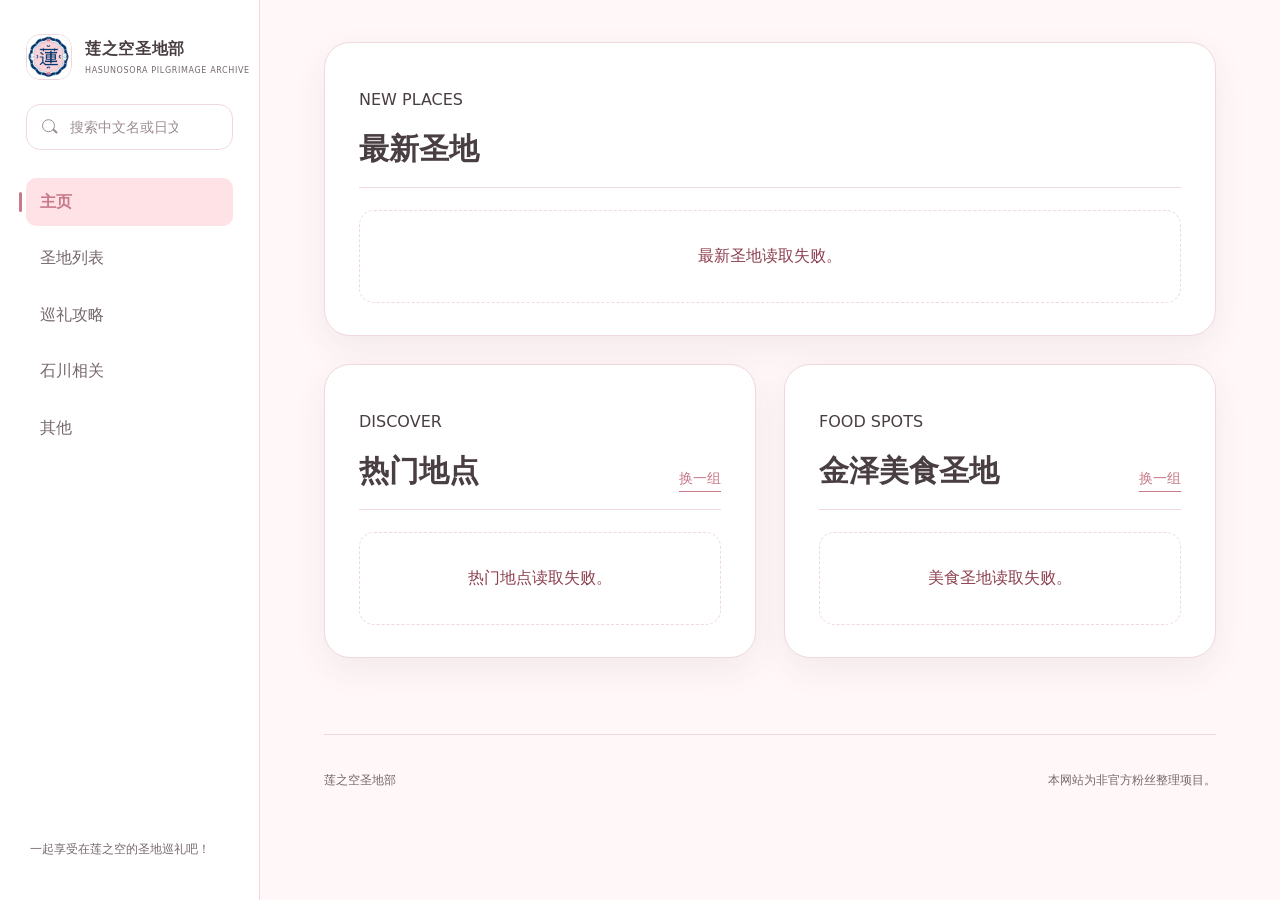
==== commit b32b1ee4: "Add files via upload" ====
--- a/index.html
+++ b/index.html
@@ -101,7 +101,7 @@
   
 
     <!-- 最新圣地 -->
-    <section class="homepage-section">
+    <section class="homepage-section latest-section">
       <div class="section-header">
         <div>
           <p class="section-label">NEW PLACES</p>
@@ -120,53 +120,58 @@
       </div>
     </section>
 
-    <!-- 热门地点 -->
-    <section class="homepage-section">
-      <div class="section-header">
-        <div>
-          <p class="section-label">DISCOVER</p>
-          <h2>热门地点</h2>
-        </div>
+  <!-- 热门地点与美食圣地 -->
+<div class="homepage-section-row">
 
-        <button
-          class="section-button"
-          id="shuffle-popular"
-          type="button"
-        >
-          换一组
-        </button>
+  <!-- 热门地点 -->
+  <section class="homepage-section popular-section">
+    <div class="section-header">
+      <div>
+        <p class="section-label">DISCOVER</p>
+        <h2>热门地点</h2>
       </div>
 
-      <div
-        class="place-grid"
-        id="popular-places"
-        aria-live="polite"
-      ></div>
-    </section>
+      <button
+        class="section-button"
+        id="shuffle-popular"
+        type="button"
+      >
+        换一组
+      </button>
+    </div>
 
-    <!-- 美食圣地 -->
-    <section class="homepage-section">
-      <div class="section-header">
-        <div>
-          <p class="section-label">FOOD SPOTS</p>
-          <h2>金泽美食圣地</h2>
-        </div>
+    <div
+      class="place-grid"
+      id="popular-places"
+      aria-live="polite"
+    ></div>
+  </section>
 
-        <button
-          class="section-button"
-          id="shuffle-food"
-          type="button"
-        >
-          换一组
-        </button>
+  <!-- 美食圣地 -->
+  <section class="homepage-section food-section">
+    <div class="section-header">
+      <div>
+        <p class="section-label">FOOD SPOTS</p>
+        <h2>金泽美食圣地</h2>
       </div>
 
-      <div
-        class="place-grid"
-        id="food-places"
-        aria-live="polite"
-      ></div>
-    </section>
+      <button
+        class="section-button"
+        id="shuffle-food"
+        type="button"
+      >
+        换一组
+      </button>
+    </div>
+
+    <div
+      class="place-grid"
+      id="food-places"
+      aria-live="polite"
+    ></div>
+  </section>
+
+</div>
 
     <footer class="site-footer">
       <p>莲之空圣地部</p>
--- a/style.css
+++ b/style.css
@@ -156,7 +156,7 @@
 
   color: var(--text-secondary);
 
-  font-size: 0.55rem;
+  font-size: 0.5rem;
   letter-spacing: 0.08em;
   white-space: nowrap;
 }
@@ -569,6 +569,29 @@
     0 12px 34px rgba(91, 61, 69, 0.07);
 }
 
+/* 热门地点与美食圣地的左右排列容器 */
+.homepage-section-row {
+  display: grid;
+  grid-template-columns:
+    repeat(2, minmax(0, 1fr));
+
+  gap: 28px;
+
+  margin-top: 28px;
+}
+
+/* 容器里的两个板块不再重复增加顶部间距 */
+.homepage-section-row .homepage-section {
+  min-width: 0;
+  margin-top: 0;
+}
+
+/* 每个半宽板块内部的两个地点上下排列 */
+.homepage-section-row .place-grid {
+  grid-template-columns: 1fr;
+  gap: 16px;
+}
+
 .main-content > .homepage-section:first-of-type {
   margin-top: 0;
 }
@@ -626,6 +649,64 @@
 /* =========================
    地点卡片
 ========================= */
+/* 首页地点名称卡片 */
+.homepage-place-link {
+  display: flex;
+  align-items: center;
+  justify-content: space-between;
+  gap: 14px;
+
+  min-width: 0;
+  min-height: 58px;
+  padding: 15px 18px;
+
+  border: 1px solid var(--border);
+  border-radius: 16px;
+
+  background: #ffffff;
+
+  transition:
+    border-color 160ms ease,
+    box-shadow 160ms ease,
+    transform 160ms ease;
+}
+
+.homepage-place-link:hover,
+.homepage-place-link:focus-visible {
+  border-color: rgba(201, 121, 137, 0.38);
+
+  outline: none;
+
+  box-shadow:
+    0 9px 24px rgba(91, 61, 69, 0.09);
+
+  transform: translateY(-2px);
+}
+
+.homepage-place-name {
+  min-width: 0;
+
+  overflow: hidden;
+
+  color: var(--text-primary);
+
+  font-size: 0.95rem;
+  font-weight: 700;
+
+  text-overflow: ellipsis;
+  white-space: nowrap;
+}
+
+.homepage-place-location {
+  flex: 0 0 auto;
+
+  color: var(--text-light);
+
+  font-size: 0.7rem;
+  font-weight: 500;
+
+  white-space: nowrap;
+}
 
 .place-grid {
   display: grid;
@@ -976,6 +1057,16 @@
   border-radius: 21px;
 }
 
+  .homepage-section-row {
+    grid-template-columns: 1fr;
+    gap: 20px;
+    margin-top: 20px;
+  }
+
+.homepage-section-row .place-grid {
+  grid-template-columns: 1fr;
+}
+
 .homepage-section::before {
   left: 22px;
   width: 58px;
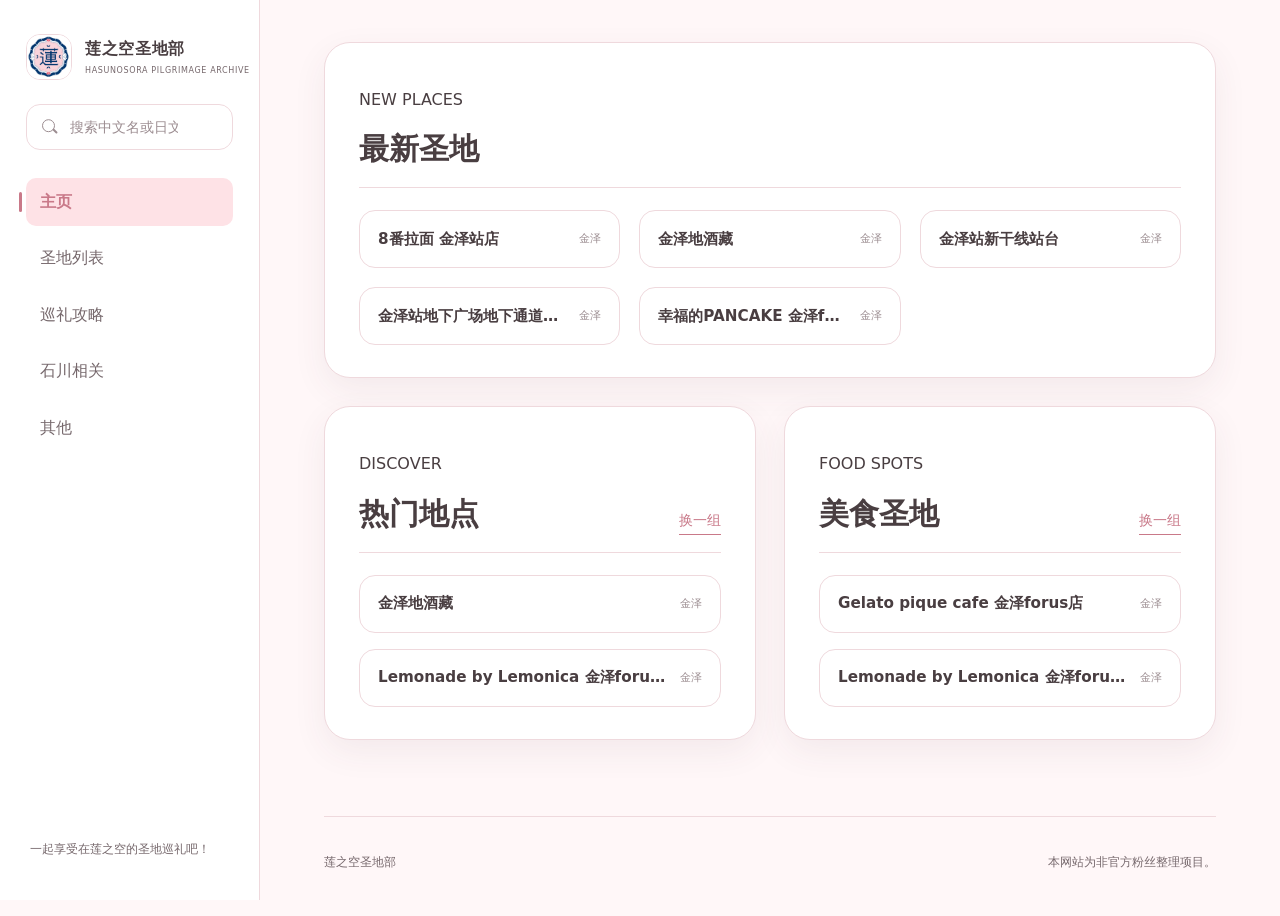
==== commit abe94740: "Add files via upload" ====
--- a/index.html
+++ b/index.html
@@ -152,7 +152,7 @@
     <div class="section-header">
       <div>
         <p class="section-label">FOOD SPOTS</p>
-        <h2>金泽美食圣地</h2>
+        <h2>美食圣地</h2>
       </div>
 
       <button
--- a/style.css
+++ b/style.css
@@ -1021,21 +1021,7 @@
       27px;
   }
 
-  .hero {
-    min-height: auto;
-    padding: 46px 27px;
-
-    border-radius: 23px;
-  }
-
-  .hero h1 {
-    font-size:
-      clamp(2.1rem, 11vw, 3.35rem);
-  }
-
-  .hero-decoration-two {
-    display: none;
-  }
+ 
 
   .place-grid {
     grid-template-columns: 1fr;
